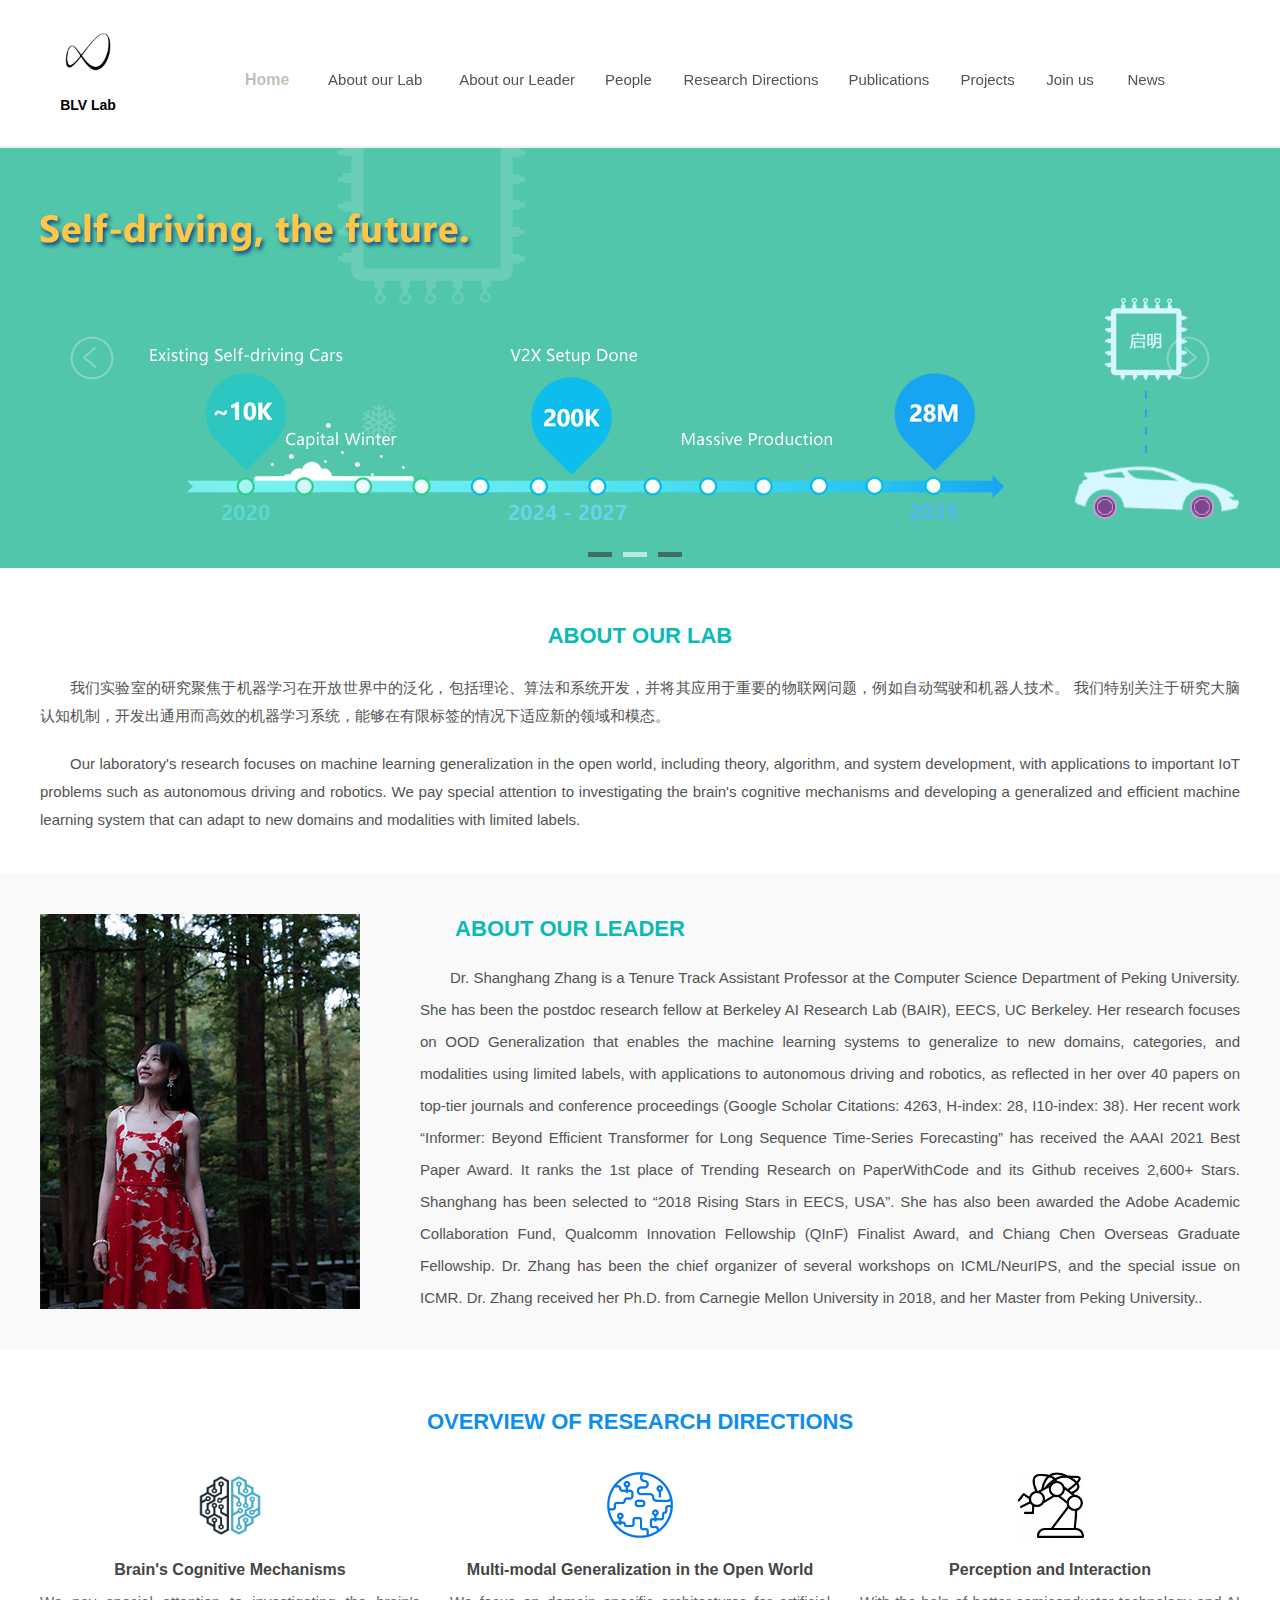
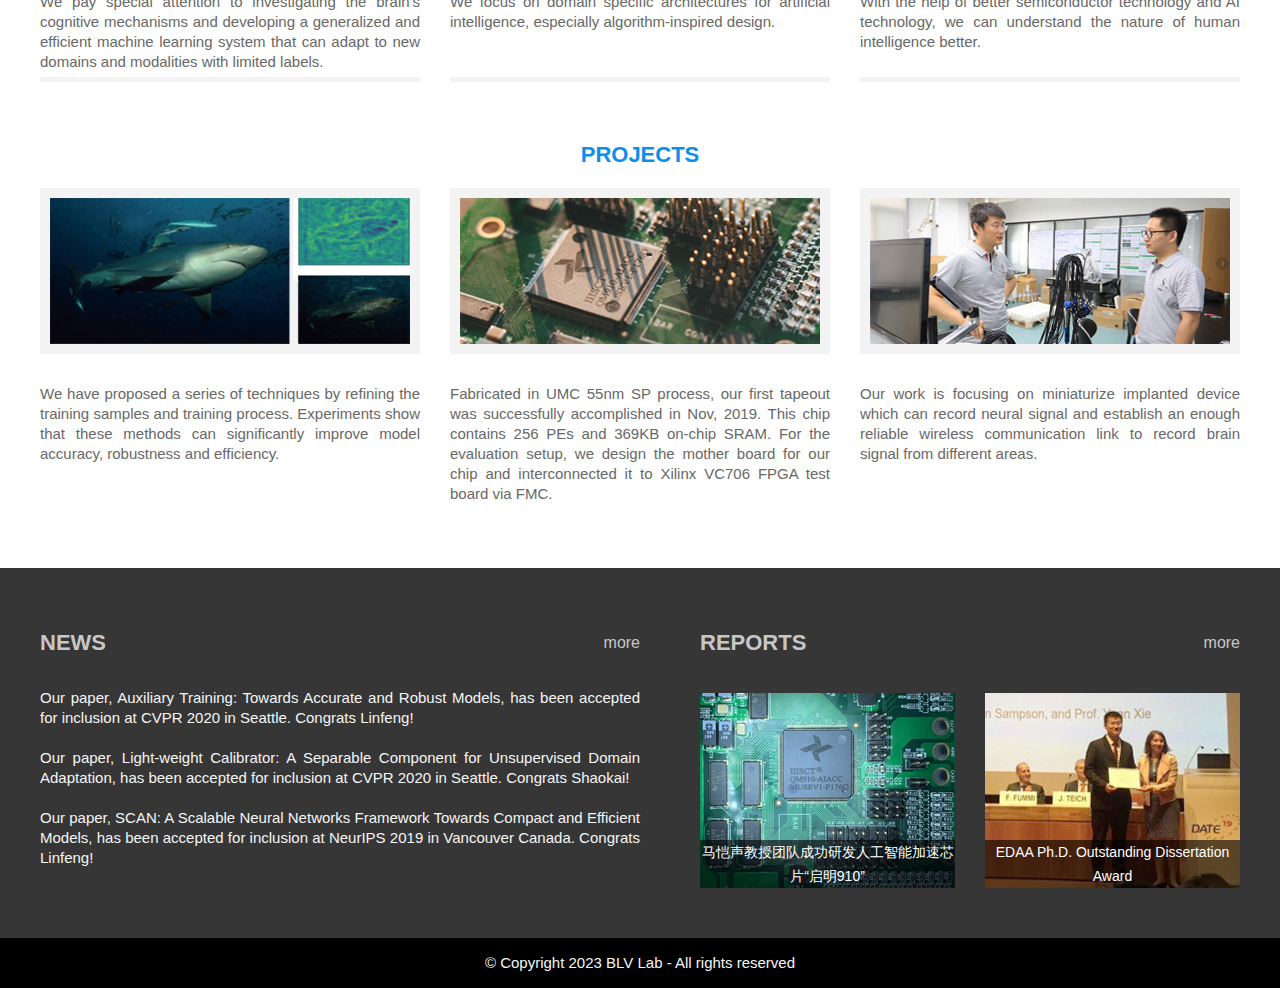
==== index.html @ 7856d9a1 "🎉 init: 初始化自 HMI_Lab_0915" ====
<!DOCTYPE html
  PUBLIC "-//W3C//DTD XHTML 1.0 Transitional//EN" "http://www.w3.org/TR/xhtml1/DTD/xhtml1-transitional.dtd">

<html xmlns="http://www.w3.org/1999/xhtml">

<head>
  <meta http-equiv="Content-Type" content="text/html; charset=UTF-8">

  <title>BLV Lab</title>
  <meta name="keywords"
    content="Shanghang Zhang, 仉尚航, Peking University, Implanted Devices, Self-driving, Nonvolatile Processor">
  <meta name="description"
    content="Dr. Shanghang Zhang is a Tenure Track Assistant Professor at the Computer Science
    Department of Peking University. She has been the postdoc research fellow at Berkeley AI
    Research Lab (BAIR), EECS, UC Berkeley.">
  <script src="./index_files/hm.js"></script>
  <script type="text/javascript">
    if (/AppleWebKit.*Mobile/i.test(navigator.userAgent) || (/MIDP|SymbianOS|NOKIA|SAMSUNG|LG|NEC|TCL|Alcatel|BIRD|DBTEL|Dopod|PHILIPS|HAIER|LENOVO|MOT-|Nokia|SonyEricsson|SIE-|Amoi|ZTE/.test(navigator.userAgent))) {
      if (window.location.href.indexOf("?mobile") < 0) {
        try {
          if (/Android|Windows Phone|webOS|iPhone|iPod|BlackBerry/i.test(navigator.userAgent)) {
            window.location.href = "indexmb.html";
          }
        } catch (e) { }
      }
    }
  </script>
  <link rel="icon" href="https://group.iiis.tsinghua.edu.cn/~maks/images/favicon.ico" type="image/x-icon">
  <link rel="shortcut icon" href="https://group.iiis.tsinghua.edu.cn/~maks/images/favicon.ico" type="image/x-icon">
  <link rel="stylesheet" href="./index_files/style.css">
  <link rel="stylesheet" href="./index_files/lrtk.css">
  <script type="text/javascript" src="./index_files/jquery.js"></script>
  <script type="text/javascript" src="./index_files/lrtk.js"></script>
  <script type="text/javascript">
    var _hmt = _hmt || [];
    (function () {
      var hm = document.createElement("script");
      hm.src = "https://hm.baidu.com/hm.js?d46d812474bd8517a73135c4ec1ceae5";
      var s = document.getElementsByTagName("script")[0];
      s.parentNode.insertBefore(hm, s);
    })();
  </script>
  <style type="text/css">
    <!--
    .list1 {
      text-decoration: none;
      color: #068f88;
      font-size: 14px;
      font-family: 'Montserrat', "SF Pro Text", "SF Pro Icons", "Helvetica Neue", "Helvetica", "Arial", sans-serif;
    }

    .list1 a {
      text-decoration: none;
      color: #535353;
      font-size: 14px;
      font-family: 'Montserrat', "SF Pro Text", "SF Pro Icons", "Helvetica Neue", "Helvetica", "Arial", sans-serif;
    }

    .list1 a:hover {
      text-decoration: none;
      color: #068f88;
      font-size: 14px;
      font-family: 'Montserrat', "SF Pro Text", "SF Pro Icons", "Helvetica Neue", "Helvetica", "Arial", sans-serif;
      border-bottom: 1px solid #068f88;
    }

    p {
      margin: 10px 0 20px 0;
      padding: 0;
    }

    div img {
      cursor: pointer;
      transition: all 0.6s;
    }

    div img:hover {
      transform: scale(1.05);
    }
    -->
  </style>
</head>

<body>
  <!-- menu -->
  <div class="top">
  
    <div class="topmenu">
      <div class="logo">
        <table width="85px" border="0" cellspacing="8" cellpadding="0">
          <tbody>
            <tr>
              <td align="center"><img src="./index_files/logo_1.jpeg" width="80" height="58"></td>
            </tr>
            <tr>
              <td align="center">BLV Lab</td>
            </tr>
          </tbody>
        </table>
      </div>
      <div class="menu">
        <table width="930px" border="0" cellspacing="5" cellpadding="20">
          <tbody>
            <tr>
              <td width="44px">Home</a></td>
              <td width="143px" align="right"><a href="./about.html">About our Lab</a></td>
              <td width="165px" align="right"><a href="./leader.html">About our Leader</a></td>
              <td width="76px" align="right"><a href="./people.html">People</a></td>
              <td width="178px" align="right"><a href="./research.html">Research Directions</a></td>
              <td width="110px" align="right"><a href="./publications.html">Publications</a></td>
              <td width="85px" align="right"><a href="./projects1.html">Projects</a></td>
              <td width="82px" align="right"><a href="./join.html">Join us</a></td>
              <td width="71px" align="right"><a href="./news.html">News</a></td>
            </tr>
          </tbody>
        </table>
      </div>
    </div>
  </div>

  <div class="ban"></div>
  <!-- menuover -->
  <!-- banner -->
  <table width="100%" border="0" cellspacing="0" cellpadding="0">
    <tbody>
      <tr>
        <td align="center">
          <div class="slide-main" id="touchMain">
            <a class="prev" href="javascript:;" stat="prev1001"><img src="./index_files/l-btn.png"></a>
            <div class="slide-box" id="slideContent">

              <div class="slide" id="bgstylea" style="display: none; opacity: 0.5; z-index: 0;">
                <a stat="sslink-1" href="https://group.iiis.tsinghua.edu.cn/~maks/index.html#" target="_blank">
                  <div class="obj-a"><img src="./index_files/whisper.png"></div>
                  <div class="obj-b"><img src="./index_files/whisper.png"></div>
                </a>
              </div>
              <div class="slide banAnimate" id="bgstyleb" style="opacity: 1; z-index: 8; display: block;">
                <a stat="sslink-2" href="./index.html" target="_blank">
                  <div class="obj-c"><img src="./index_files/bntb01.png"></div>
                  <div class="obj-d"><img src="./index_files/bntb02.png"></div>
                </a>
              </div>
              <div class="slide" id="bgstylec" style="display: none; opacity: 0.5; z-index: 0;">
                <a stat="sslink-3" href="https://group.iiis.tsinghua.edu.cn/~maks/index.html#" target="_blank">
                  <div class="obj-e"><img src="./index_files/bntc01.jpg"></div>
                  <div class="obj-f"><img src="./index_files/bntc02.png"></div>
                </a>
              </div>
            </div>
            <a class="next" href="javascript:;" stat="next1002"><img src="./index_files/r-btn.png"></a>
            <div class="item">
              <a class="" stat="item1001" href="javascript:;"></a><a href="javascript:;" stat="item1002"
                class="cur"></a><a href="javascript:;" stat="item1003"></a>
            </div>
          </div>
        </td>
      </tr>
    </tbody>
  </table>
  <!-- bannerover -->
  <!-- about our lab -->
  <table width="100%" border="0" cellspacing="0" cellpadding="0">
    <tbody>
      <tr>
        <td align="center">
          <div class="labtitle"><a href="https://group.iiis.tsinghua.edu.cn/~maks/lab.html">ABOUT OUR LAB</a></div>
        </td>
      </tr>
      <tr>
        <td align="center">
          <div class="labcontent">
            <p>
              我们实验室的研究聚焦于机器学习在开放世界中的泛化，包括理论、算法和系统开发，并将其应用于重要的物联网问题，例如自动驾驶和机器人技术。
              我们特别关注于研究大脑认知机制，开发出通用而高效的机器学习系统，能够在有限标签的情况下适应新的领域和模态。
            </p>
            <p>Our laboratory's research focuses on machine learning generalization in the open world,
              including theory, algorithm, and system development, with applications to important IoT
              problems such as autonomous driving and robotics. We pay special attention to investigating
              the brain's cognitive mechanisms and developing a generalized and efficient machine learning
              system that can adapt to new domains and modalities with limited labels.</p>
            </p>
          </div>
        </td>
      </tr>
    </tbody>
  </table>



  <!-- leader -->
  <table width="100%" bgcolor="#f9f9f9" border="0" cellspacing="0" cellpadding="0">
    <tbody>
      <tr>
        <td align="center">
          <div class="leaderline">
            <div class="leaderL"><a href="./leader.html"><img
                  src="./index_files/leader1.jpg" border="0" onmouseover="this.src=&#39;./index_files/leader2.jpg&#39;"
                  onmouseout="this.src=&#39;./index_files/leader1.jpg&#39;"></a></div>
            <div class="leaderR">
              <div class="leadertitle"><a href="./leader.html">ABOUT OUR
                  LEADER</a></div>
              <div class="leadercontent">
                <p>Dr. Shanghang Zhang is a Tenure Track Assistant Professor at the Computer Science
								Department of Peking University. She has been the postdoc research fellow at Berkeley AI
								Research Lab (BAIR), EECS, UC Berkeley. Her research focuses on OOD Generalization that
								enables the machine learning systems to generalize to new domains, categories, and
								modalities using limited labels, with applications to autonomous driving and robotics,
								as reflected in her over 40 papers on top-tier journals and conference proceedings
								(Google Scholar Citations: 4263, H-index: 28, I10-index: 38). Her recent work “Informer: Beyond Efficient
								Transformer for Long Sequence Time-Series Forecasting” has received the AAAI 2021 Best
								Paper Award. It ranks the 1st place of Trending Research on PaperWithCode and its Github
								receives 2,600+ Stars. Shanghang has been selected to “2018 Rising Stars in EECS, USA”.
								She has also been awarded the Adobe Academic Collaboration Fund, Qualcomm Innovation
								Fellowship (QInF) Finalist Award, and Chiang Chen Overseas Graduate Fellowship. 
                Dr. Zhang has been the chief organizer of several
								workshops on ICML/NeurIPS, and the special issue on ICMR. Dr. Zhang received her Ph.D.
								from Carnegie Mellon University in 2018, and her Master from Peking University..</p>
              </div>
            </div>
          </div>
        </td>
      </tr>
    </tbody>
  </table>



  <!-- leader -->
  <!-- research -->

  <table width="100%" border="0" cellspacing="0" cellpadding="0">
    <tbody>
      <tr>
        <td align="center">
          <div class="directitle">OVERVIEW OF RESEARCH DIRECTIONS</div>
        </td>
      </tr>
      <tr>
        <td align="center">
          <div class="direcimg">
            <table width="1200" border="0" cellpadding="0" cellspacing="0">
              <tbody>
                <tr>
                  <td width="380px" height="100px" align="center"><a
                      href="https://group.iiis.tsinghua.edu.cn/~maks/research.html#id1"><img src="./index_files/brain.png"
                        border="0" width="70" height="70" ></a></td>
                  <td width="30px"></td>
                  <td width="380px" align="center"><a
                      href="https://group.iiis.tsinghua.edu.cn/~maks/research.html#id2"><img src="./index_files/openWorld.png"
                        border="0" width="80" height="80"></a></td>
                  <td width="30px"></td>
                  <td width="380px" align="center"><a
                      href="https://group.iiis.tsinghua.edu.cn/~maks/research.html#id3"><img src="./index_files/perception.png"
                        border="0" width="70" height="70"></a></td>
                </tr>
                <tr>
                  <td align="center" class="directt1"><a
                      href="">Brain's Cognitive Mechanisms</a></td>
                  <td></td>
                  <td align="center" class="directt2"><a
                      href="">Multi-modal Generalization in the Open World</a></td>
                  <td></td>
                  <td align="center" class="directt3"><a
                      href="">Perception and Interaction</a></td>
                </tr>
                <tr>
                  <td height="7px"></td>
                  <td></td>
                  <td></td>
                  <td></td>
                  <td></td>
                </tr>
                <tr>
                  <td height="70px" valign="top" class="direcontent"> We pay special attention to investigating
              the brain's cognitive mechanisms and developing a generalized and efficient machine learning
              system that can adapt to new domains and modalities with limited labels. </td>
                  <td></td>
                  <td valign="top" class="direcontent">We focus on domain specific architectures for artificial
                    intelligence, especially algorithm-inspired design.</td>
                  <td></td>
                  <td valign="top" class="direcontent">With the help of better semiconductor technology and AI
                    technology, we can understand the nature of human intelligence better.</td>
                </tr>
                <tr>
                  <td height="5px"></td>
                  <td></td>
                  <td></td>
                  <td></td>
                  <td></td>
                </tr>
                <tr>
                  <td height="5px" bgcolor="#f3f3f3"></td>
                  <td></td>
                  <td height="5px" bgcolor="#f3f3f3"></td>
                  <td></td>
                  <td height="5px" bgcolor="#f3f3f3"></td>
                </tr>
              </tbody>
            </table>
          </div>
          <!-- researchover -->
          <!-- projects -->
          <div class="directitle">PROJECTS</div>
          <div class="proimg">
            <table width="1200" border="0" cellpadding="0" cellspacing="0">
              <tbody>
                <tr>
                  <td width="380px" height="166px" bgcolor="#f3f3f3" align="center"><a
                      href="https://group.iiis.tsinghua.edu.cn/~maks/projects1.html"><img
                        src="./index_files/propic1.jpg" border="0"></a></td>
                  <td width="30px"></td>
                  <td width="380px" bgcolor="#f3f3f3" align="center"><a
                      href="https://group.iiis.tsinghua.edu.cn/~maks/projects2.html"><img
                        src="./index_files/propic2.jpg" border="0"></a></td>
                  <td width="30px"></td>
                  <td width="380px" bgcolor="#f3f3f3" align="center"><a
                      href="https://group.iiis.tsinghua.edu.cn/~maks/projects3.html"><img
                        src="./index_files/propic3.jpg" border="0"></a></td>
                </tr>
                <tr>
                  <td height="30px"></td>
                  <td></td>
                  <td></td>
                  <td></td>
                  <td></td>
                </tr>
                <tr>
                  <td valign="top" class="direcontent">We have proposed a series of techniques by refining the training
                    samples and training process. Experiments show that these methods can significantly improve model
                    accuracy, robustness and efficiency.</td>
                  <td></td>
                  <td valign="top" class="direcontent">Fabricated in UMC 55nm SP process, our first tapeout was
                    successfully accomplished in Nov, 2019. This chip contains 256 PEs and 369KB on-chip SRAM. For the
                    evaluation setup, we design the mother board for our chip and interconnected it to Xilinx VC706 FPGA
                    test board via FMC. </td>
                  <td></td>
                  <td valign="top" class="direcontent">Our work is focusing on miniaturize implanted device which can
                    record neural signal and establish an enough reliable wireless communication link to record brain
                    signal from different areas. </td>
                </tr>
              </tbody>
            </table>
          </div>
        </td>
      </tr>
    </tbody>
  </table>
  <!-- news -->
  <table width="100%" bgcolor="#363636" border="0" cellspacing="0" cellpadding="0">
    <tbody>
      <tr>
        <td align="center">
          <div class="news">
            <div style="width:600px;float:left;margin-top:40px;">
              <table width="600" border="0" cellpadding="0" cellspacing="0">
                <tbody>
                  <tr>
                    <td>
                      <table width="600" border="0" cellpadding="0" cellspacing="0">
                        <tbody>
                          <tr>
                            <td width="540px" height="70px" align="left" class="newstitle"><span class="x5">NEWS</span>
                            </td>
                            <td width="60px" align="right" class="newsmore"><span class="x5"><a
                                  href="https://group.iiis.tsinghua.edu.cn/~maks/news.html">more</a></span></td>
                          </tr>
                        </tbody>
                      </table>
                    </td>
                  </tr>
                  <tr>
                    <td class="newscontent">
                      <p><a href="https://group.iiis.tsinghua.edu.cn/~maks/news.html#id1" class="target-fix">Our paper,
                          Auxiliary Training: Towards Accurate and Robust Models, has been accepted for inclusion at
                          CVPR 2020 in Seattle. Congrats Linfeng!</a></p>
                      <p><a href="https://group.iiis.tsinghua.edu.cn/~maks/news.html#id2">Our paper, Light-weight
                          Calibrator: A Separable Component for Unsupervised Domain Adaptation, has been accepted for
                          inclusion at CVPR 2020 in Seattle. Congrats Shaokai!</a></p>
                      <p><a href="https://group.iiis.tsinghua.edu.cn/~maks/news.html#id3">Our paper, SCAN: A Scalable
                          Neural Networks Framework Towards Compact and Efficient Models, has been accepted for
                          inclusion at NeurIPS 2019 in Vancouver Canada. Congrats Linfeng!</a></p>
                    </td>
                  </tr>
                </tbody>
              </table>
            </div>
            <div style="width:540px;height:100px;float:right;margin-top:40px;">
              <table width="540" border="0" cellpadding="0" cellspacing="0">
                <tbody>
                  <tr>
                    <td width="255px" height="70px" align="left" class="newstitle"><span class="x5">REPORTS</span></td>
                    <td width="30px" align="left"></td>
                    <td width="255px" align="right" class="newsmore"><span class="x5"><a
                          href="https://group.iiis.tsinghua.edu.cn/~maks/reports.html">more</a></span></td>
                  </tr>
                  <tr>
                    <td height="15px"></td>
                    <td></td>
                    <td></td>
                  </tr>
                  <tr>
                    <td width="255px">
                      <div class="ns">
                        <ul>
                          <li><a href="https://mp.weixin.qq.com/s/geNzayaVrgkq1m6VvYfhCA" target="_blank"><img
                                src="./index_files/a1.jpg"></a>
                            <div class="nstxt">
                              <h3><a href="https://mp.weixin.qq.com/s/geNzayaVrgkq1m6VvYfhCA" target="_blank"><span
                                    style="font-size:14px;font-weight:400;height:50px;text-align: center;line-height:24px;">马恺声教授团队成功研发人工智能加速芯片“启明910”</span></a>
                              </h3>
                            </div>
                          </li>
                        </ul>
                      </div>
                    </td>
                    <td width="30px"></td>
                    <td width="255px">
                      <div class="ns">
                        <ul>
                          <li><a
                              href="https://news.psu.edu/story/576428/2019/06/03/academics/computer-science-and-engineering-graduate-wins-award-doctoral"
                              target="_blank"><img src="./index_files/a2.jpg"></a>
                            <div class="nstxt">
                              <h3><a
                                  href="https://news.psu.edu/story/576428/2019/06/03/academics/computer-science-and-engineering-graduate-wins-award-doctoral"
                                  target="_blank"><span
                                    style="font-size:14px;font-weight:400;height:50px;text-align: center;line-height:24px;">EDAA
                                    Ph.D. Outstanding Dissertation Award</span></a></h3>
                            </div>
                          </li>
                        </ul>
                      </div>
                    </td>
                  </tr>
                </tbody>
              </table>

            </div>
          </div>





          <!-- bottom -->
          <table width="100%" bgcolor="#000" border="0" cellspacing="0" cellpadding="0">
            <tbody>
              <tr>
                <td align="center">
                  <div class="bottom">© Copyright 2023 BLV Lab - All rights reserved</div>
                </td>
              </tr>
            </tbody>
          </table>


          <!-- Default Statcounter code for BLV Lab
http://group.iiis.tsinghua.edu.cn/~maks/index.html -->
          <script type="text/javascript">
            var sc_project = 12228916;
            var sc_invisible = 1;
            var sc_security = "7670161a"; 
          </script>
          <script type="text/javascript" src="./index_files/counter.js" async=""></script>
          <noscript>
            <div class="statcounter"><a title="Web Analytics" href="https://statcounter.com/" target="_blank"><img
                  class="statcounter" src="https://c.statcounter.com/12228916/0/7670161a/1/" alt="Web Analytics"></a>
            </div>
          </noscript>
          <!-- End of Statcounter Code -->




        </td>
      </tr>
    </tbody>
  </table>
</body>

</html>
---- index_files/style.css ----
@charset "utf-8";
/* CSS Document */
* {
    margin: 0;
    padding: 0;
    border: none;
    outline: none;
    -webkit-box-shadow: none;
    box-shadow: none;
}
/* top */
.top {
    position: fixed;
	margin:0 auto;
    width: 100%;
	height:146px;
	background-color:#fff;
	border-bottom:2px solid #eee; 
	z-index:99;
}
.tp1 {
	position:relative;
	margin:0 auto;
    width: 100%;
	height:auto;
	background-color:#fafafa;
}
.tp2 {
	position:relative;
	margin:0 auto;
    width: 1200px;
	height:32px;
}
.wel {
	position: absolute;
	margin:0 auto;
	width: 300px;
	float:left;
	text-align:left;
	color: #8a8a8a;
    font-size: 14px;
    font-weight: 400;
    line-height: 32px;
    font-family: 'Montserrat',"SF Pro Text","SF Pro Icons","Helvetica Neue","Helvetica","Arial",sans-serif;
}
.email {
	position: absolute;
	margin:0 auto 0 1003px;
	width: 200px;
	float:left;
	text-align:right;
	color: #0d8eeb;
    font-size: 14px;
    font-weight: 400;
    line-height: 32px;
    font-family: 'Montserrat',"SF Pro Text","SF Pro Icons","Helvetica Neue","Helvetica","Arial",sans-serif;
}
.topmenu {
	position:relative;
	margin:0 auto;
    width: 1200px;
	height:112px;
}
.logo {
	position: absolute;
	margin:15px auto;
	width:85px;
	height:62px;
	float:left;
	color: #000;
    font-size: 14px;
    font-weight: 600;
    line-height: 32px;
    font-family: 'Montserrat',"SF Pro Text","SF Pro Icons","Helvetica Neue","Helvetica","Arial",sans-serif;;
	}

.menu {
	position: absolute;
	margin:0 auto 0 200px;
	width: 930px;
	height:auto;
	float:right;
	color: #C1BFB5;
	font-size:16px;
    font-weight: 600;
	line-height:150px;
    font-family: 'Montserrat',"SF Pro Text","SF Pro Icons","Helvetica Neue","Helvetica","Arial",sans-serif;
	}
.menu a{ text-decoration:none;color:#535353;font-size:15px;font-family:'Montserrat',"SF Pro Text","SF Pro Icons","Helvetica Neue","Helvetica","Arial",sans-serif;font-weight:400;} 
.menu a:hover { text-decoration:none;color:#C1BFB5;font-size:15px;font-family:'Montserrat',"SF Pro Text","SF Pro Icons","Helvetica Neue","Helvetica","Arial",sans-serif;font-weight:400;border-bottom:1px solid #C1BFB5;}
.ban {
    position: relative;
	margin:0 auto;
    width: 100%;
	height:148px;
}

/* lab */
.labtitle {
    position: relative;
	margin:55px auto 15px auto;
	width:300px;
	height:auto;
	text-align:center;
}
.labtitle a{ text-decoration:none;color:#0ABAB5;font-size:22px;font-family:'Montserrat',"SF Pro Text","SF Pro Icons","Helvetica Neue","Helvetica","Arial",sans-serif;font-weight:600;} 
.labtitle a:hover { text-decoration:none;color:#0ABAB5;font-size:22px;font-family:'Montserrat',"SF Pro Text","SF Pro Icons","Helvetica Neue","Helvetica","Arial",sans-serif;font-weight:600;border-bottom:1px solid #0ABAB5;}
.labcontent {
    position: relative;
	margin:0 auto 40px auto;
	width:1200px;
	height:auto;
	color: #535353;
    font-size: 15px;
	text-align:justify;
	text-indent:2em;
    font-weight: 400;
    line-height: 28px;
    font-family: 'Montserrat',"SF Pro Text","SF Pro Icons","Helvetica Neue","Helvetica","Arial",sans-serif;
}

/* leader */
.leaderline {
    position: relative;
    margin: 40px auto;
    width: 1200px;
	height:395px;
    overflow: hidden;
}
.leaderL {
	position: relative;
	margin:0 auto;
	width:320px;
	height:395px;
	float:left;
	overflow: hidden;
}
.leaderR {
	position: relative;
	margin:0 auto;
	width:820px;
	height:395px;
	float:right;
	overflow: hidden;
}

.leadertitle {
    position: relative;
	margin:2px auto 0 0;
	width:300px;
	height:auto;
}
.leadertitle a{ text-decoration:none;color:#0ABAB5;font-size:22px;font-family:'Montserrat',"SF Pro Text","SF Pro Icons","Helvetica Neue","Helvetica","Arial",sans-serif;font-weight:600;} 
.leadertitle a:hover { text-decoration:none;color:#0ABAB5;font-size:22px;font-family:'Montserrat',"SF Pro Text","SF Pro Icons","Helvetica Neue","Helvetica","Arial",sans-serif;font-weight:600;border-bottom:1px solid #0ABAB5;}
.leadercontent {
    position: relative;
	margin:20px auto;
	width:820px;
	height:auto;
	color: #535353;
    font-size: 15px;
	text-align:justify;
	text-indent:2em;
    font-weight: 400;
    line-height: 32px;
    font-family: 'Montserrat',"SF Pro Text","SF Pro Icons","Helvetica Neue","Helvetica","Arial",sans-serif;
}
/* research */
.directitle {
    position: relative;
	margin:60px auto 20px auto;
	color: #0d8eeb;
	width:1200px;
	height:auto;
    font-size: 22px;
	text-align:center;
    font-weight: 600;
    font-family: 'Montserrat',"SF Pro Text","SF Pro Icons","Helvetica Neue","Helvetica","Arial",sans-serif;
}
.direcimg {
    position: relative;
    margin: 0 auto;
    width: 1200px;
	height:auto;
	text-align:center;
    overflow: hidden;
}
.directt1 {
    position: relative;
    line-height: 30px;
}
.directt1 a{ text-decoration:none;color:#454545;font-size:16px;font-family:'Montserrat',"SF Pro Text","SF Pro Icons","Helvetica Neue","Helvetica","Arial",sans-serif;font-weight:600;} 
.directt1 a:hover { text-decoration:none;color:#0ABAB5;font-size:16px;font-family:'Montserrat',"SF Pro Text","SF Pro Icons","Helvetica Neue","Helvetica","Arial",sans-serif;font-weight:600;border-bottom:1px solid #0ABAB5;}
.directt2 {
    position: relative;
    line-height: 30px;
}
.directt2 a{ text-decoration:none;color:#454545;font-size:16px;font-family:'Montserrat',"SF Pro Text","SF Pro Icons","Helvetica Neue","Helvetica","Arial",sans-serif;font-weight:600;} 
.directt2 a:hover { text-decoration:none;color:#055bc4;font-size:16px;font-family:'Montserrat',"SF Pro Text","SF Pro Icons","Helvetica Neue","Helvetica","Arial",sans-serif;font-weight:600;border-bottom:1px solid #055bc4;}
.directt3 {
    position: relative;
    line-height: 30px;
}
.directt3 a{ text-decoration:none;color:#454545;font-size:16px;font-family:'Montserrat',"SF Pro Text","SF Pro Icons","Helvetica Neue","Helvetica","Arial",sans-serif;font-weight:600;} 
.directt3 a:hover { text-decoration:none;color:#d15818;font-size:16px;font-family:'Montserrat',"SF Pro Text","SF Pro Icons","Helvetica Neue","Helvetica","Arial",sans-serif;font-weight:600;border-bottom:1px solid #d15818;}
.direcontent {
    position: relative;
	color: #686868;
    font-size: 15px;
	text-align:justify;
    font-weight: 400;
    line-height: 20px;
    font-family: 'Montserrat',"SF Pro Text","SF Pro Icons","Helvetica Neue","Helvetica","Arial",sans-serif;
}
/* projects */
.proimg {
    position: relative;
    margin: 0 auto;
    width: 1200px;
	height:380px;
    overflow: hidden;
}
/* news */
.newsbg {
	background:#363636;
    position:relative;
    overflow: hidden;
	width:100%;
	height:390px;
}
.news {
    position:relative;
    overflow: hidden;
    margin: 0 auto 50px auto;
	width:1200px;
}
.newstitle {
    position: relative;
	color: #c7c7c7;
    font-size: 22px;
    font-weight: 600;
    font-family: 'Montserrat',"SF Pro Text","SF Pro Icons","Helvetica Neue","Helvetica","Arial",sans-serif;
}
.newsmore {
    position: relative;
}
.newsmore  a{ text-decoration:none;color:#c7c7c7;font-size:16px;font-family:'Montserrat',"SF Pro Text","SF Pro Icons","Helvetica Neue","Helvetica","Arial",sans-serif;font-weight:400;} 
.newsmore  a:hover { text-decoration:none;color:#f5f5f5;font-size:16px;font-family:'Montserrat',"SF Pro Text","SF Pro Icons","Helvetica Neue","Helvetica","Arial",sans-serif;font-weight:400;border-bottom:1px solid #f5f5f5;}

.newscontent {
    position: relative;
	text-align:left;
	text-align:justify;
    line-height: 20px;
}
.newscontent  a{ text-decoration:none;color:#f5f5f5;font-size:15px;font-family:'Montserrat',"SF Pro Text","SF Pro Icons","Helvetica Neue","Helvetica","Arial",sans-serif;font-weight:400;} 
.newscontent  a:hover { text-decoration:none;color:#f5f5f5;font-size:15px;font-family:'Montserrat',"SF Pro Text","SF Pro Icons","Helvetica Neue","Helvetica","Arial",sans-serif;font-weight:400;border-bottom:1px solid #f5f5f5;}



.ns { width: 255px; height: 197px; background: #363636; margin: 0 auto; padding-left: 0px; padding-top: 0px; }
.ns a{ text-decoration:none;color:#fff;font-size:16px;font-family:'Montserrat',"SF Pro Text","SF Pro Icons","Helvetica Neue","Helvetica","Arial",sans-serif;font-weight:400;} 
.ns a:hover { text-decoration:none;color:#f9f9f9;font-size:16px;font-family:'Montserrat',"SF Pro Text","SF Pro Icons","Helvetica Neue","Helvetica","Arial",sans-serif;font-weight:400;border-bottom:1px solid #f9f9f9;}
.ns ul li { width: 255px; height: 197px; float: left; position: relative; overflow: hidden; cursor: pointer; }
.nstxt { width: 255px; height: 50px; background:#333; background: rgba(0,0,0,0.6);/*透明背景色，不透明其文字内容*/ position: absolute; left: 0; bottom: 0; color: #fff; font-family: "微软雅黑"; }
.nstxt h3 { font-size:16px;font-weight:400;height:50px;text-align: center;line-height:24px;}
.bottom {
	text-align:center;
	color: #f5f5f5;
    font-size: 15px;
    font-weight: 400;
	line-height:50px;
    font-family: 'Montserrat',"SF Pro Text","SF Pro Icons","Helvetica Neue","Helvetica","Arial",sans-serif;
}
---- index_files/lrtk.css ----
img,input,button,a,select,textarea{margin:0;padding:0;resize:none;border:none;outline:none;} 
ol,ul{list-style:none;} 
h1,h2,h3,h4,h5,h6,p,em,i,b,em{font-size:100%;word-wrap:break-word;font-weight:normal;font-style:normal;}
a:active, a:focus{outline:none;}
button::-moz-focus-inner,input::-moz-focus-inner{padding:0;border:0;}
*html{background-image:url(about:blank);background-attachment:fixed;} /* ����IE6��bug */

/* slide */
.slide-main{height:420px;width:100%;position:relative;}
.prev,.next{display:block;width:44px;height:44px;position:absolute;z-index:98;top:188px;overflow:hidden;cursor:pointer;opacity:0.6;-moz-opacity:0.6;filter:alpha(opacity=60);_border:1px solid none;}
.prev{left:70px;}
.next{right:70px;}
.prev:hover,.next:hover,.nav-main a:hover,.nav-main a.cur{opacity:1;-moz-opacity:1;filter:alpha(opacity=100);}
.item{display:block;width:100%;height:5px;position:absolute;z-index:98;top:404px;left:0;text-align:center;}
.item a{display:inline-block;width:24px;height:5px;margin-right:11px;background:#333;opacity:0.6;-moz-opacity:0.6;filter:alpha(opacity=60);overflow:hidden;}
.item a.cur{background:#fff;}
.slide-box,.slide{display:block;width:100%;height:420px;overflow:hidden;}
.slide-box{position:relative;}
.slide{display:none;height:420px;padding-top:30px;background:#51c6aa;position:relative;position:absolute;z-index:8;}
#bgstylea{background-image:url(../images/bg01.jpg)}
#bgstyleb{background-image:url(../images/bg02.jpg)}
#bgstylec{background:#51c6aa;}
.slide a{display:block;width:1200px;height:450px;cursor:pointer;}
.obj-a,.obj-b,.obj-c,.obj-d,.obj-e,.obj-f{position:absolute;z-index:9;left:50%;}
.obj-a{display:block;height:21px;top:200px;width:372px;margin-left:-600px;}
.obj-b{display:block;top:0px;height:420px;width:1200px;margin-left:-570px;}
.obj-c{display:block;height:156px;top:0px;width:485px;margin-left:-600px;}
.obj-d{display:block;height:222px;top:150px;width:1089px;margin-left:-490px;}
.obj-e{display:block;height:420px;top:0px;width:1200px;margin-left:-600px;}
.obj-f{display:block;top:96px;height:324px;width:528px;margin-left:70px;}
.banAnimate .obj-a{display:block;animation-name:baoAni;-webkit-animation:baoAni 0.4s linear 0s normal none;-moz-animation:baoAni 0.4s linear 0s normal none;animation:baoAni 0.4s linear 0s normal none;}
@-webkit-keyframes baoAni{from{opacity:0;left:60%;} to{opacity:1;left:50%;} }
@-moz-keyframes baoAni{from{opacity:0;left:60%;} to{opacity:1;left:50%;} }
@keyframes baoAni{from{opacity:0;left:60%;} to{opacity:1;left:50%;} }
.banAnimate .obj-b{display:block;animation-name:saAni;-webkit-animation:saAni 0.0s linear 0s normal none;-moz-animation:saAni 0.0s linear 0s normal none;animation:saAni 0.0s linear 0s normal none;}
@-webkit-keyframes saAni{from{opacity:0;-webkit-transform:scale(0,0);} to{opacity:1;-webkit-transform:scale(1,1);} }
@-moz-keyframes saAni{from{opacity:0;-moz-transform:scale(0,0);} to{opacity:1;-moz-transform:scale(1,1);} }
@keyframes saAni{from{opacity:0;transform:scale(0,0);} to{opacity:1;transform:scale(1,1);} }
.watch-code.code-show{display:block;animation-name:scode;-webkit-animation:scode 0.3s linear 0s normal none;-moz-animation:scode 0.3s linear 0s normal none;animation:scode 0.3s linear 0s normal none;}
@-webkit-keyframes scode{from{opacity:0;-webkit-transform:scale(1,0);transform-origin:left bottom;} to{opacity:1;-webkit-transform:scale(1,1); transform-origin: left bottom;} }
@-moz-keyframes scode{from{opacity:0;-moz-transform:scale(1,0); transform-origin:left bottom;} to{opacity:1;-moz-transform:scale(1,1);transform-origin:bottom bottom;} }
@keyframes scode{from{opacity:0;transform:scale(1,0);transform-origin:left bottom;} to{opacity:1;transform:scale(1,1);transform-origin: left bottom;} }
.banAnimate .obj-c,.banAnimate .obj-e{display:block;animation-name:saAnic;-webkit-animation:saAnic 0.3s linear 0s normal none;-moz-animation:saAnic 0.3s linear 0s normal none;animation:saAnic 0.3s linear 0s normal none;}
@-webkit-keyframes saAnic{from{opacity:0;left:47%;} to{opacity:1;left:50%;} }
@-moz-keyframes saAnic{from{opacity:0;left:47%;} to{opacity:1;left:50%;} }
@keyframes saAnic{from{opacity:0;left:47%;} to{opacity:1;left:50%;} }
.banAnimate .obj-d,.banAnimate .obj-f{display:block;animation-name:saAnid;-webkit-animation:saAnid 0.3s linear 0s normal none;-moz-animation:saAnid 0.3s linear 0s normal none;animation:saAnid 0.3s linear 0s normal none;}
@-webkit-keyframes saAnid{from{opacity:0;left:53%;} to{opacity:1;left:50%;} }
@-moz-keyframes saAnid{from{opacity:0;left:53%;} to{opacity:1;left:50%;} }
@keyframes saAnid{from{opacity:0;left:53%;} to{opacity:1;left:50%;} }
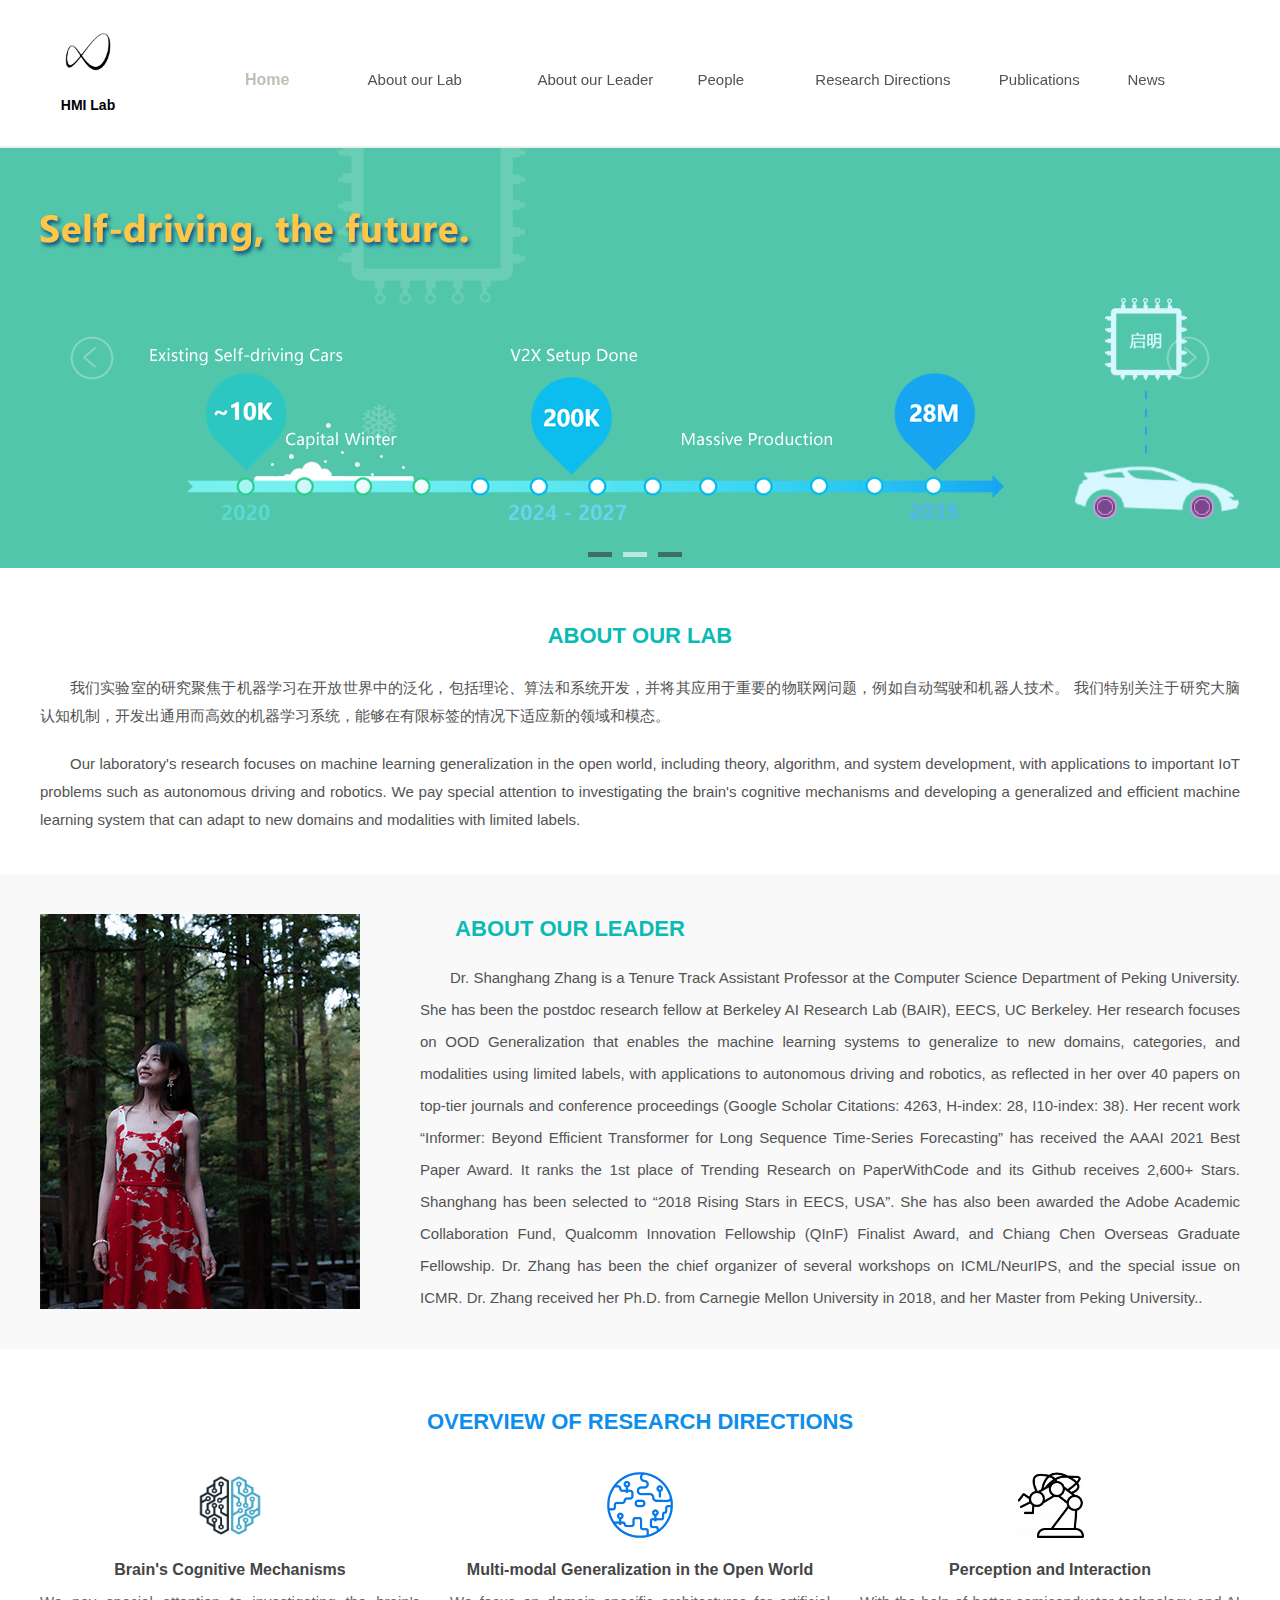
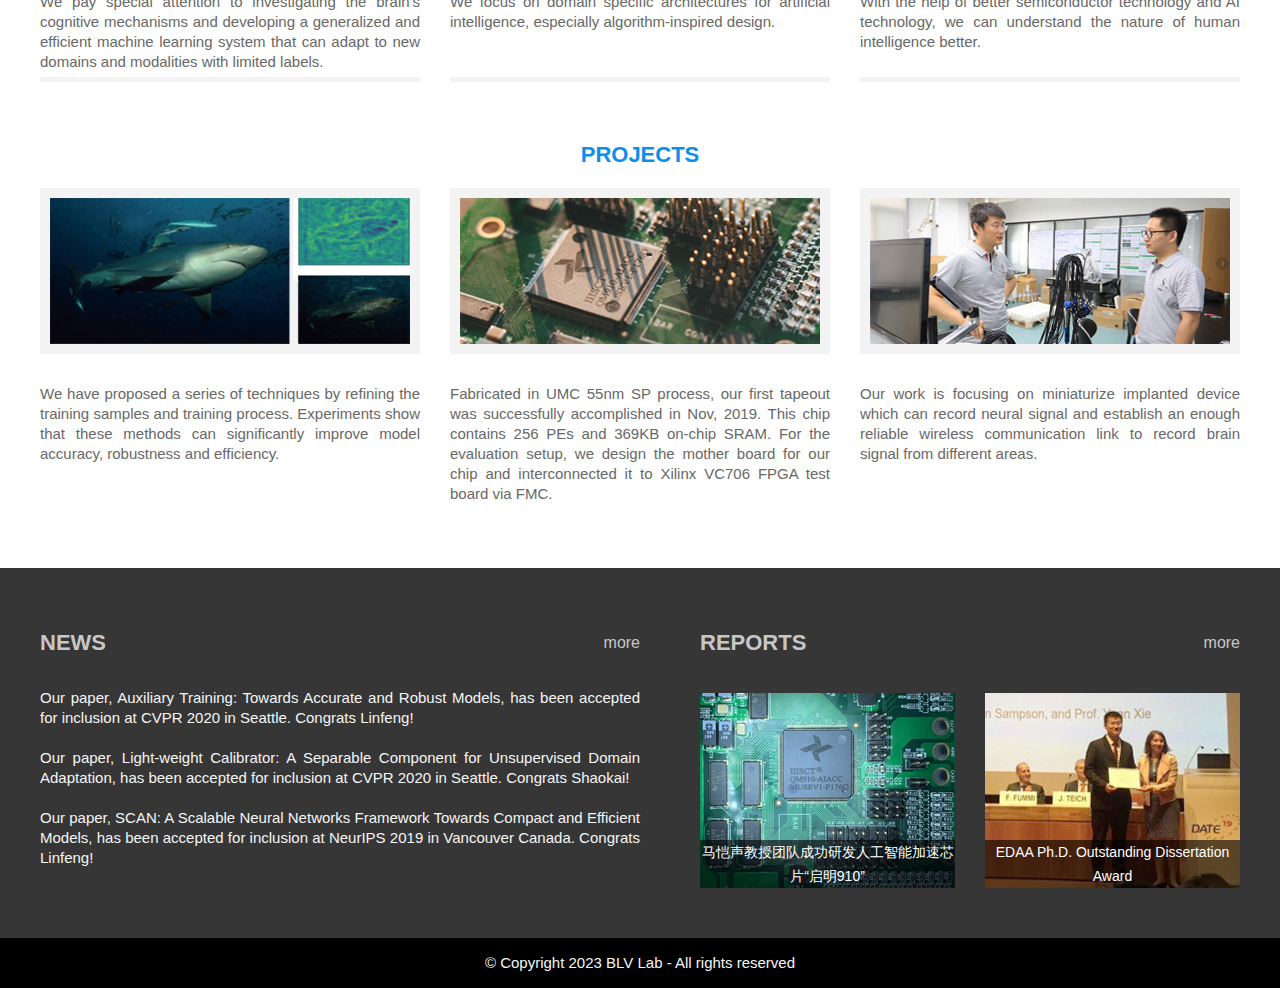
==== commit f7e60114: "Update index.html" ====
--- a/index.html
+++ b/index.html
@@ -93,7 +93,7 @@
               <td align="center"><img src="./index_files/logo_1.jpeg" width="80" height="58"></td>
             </tr>
             <tr>
-              <td align="center">BLV Lab</td>
+              <td align="center">HMI Lab</td>
             </tr>
           </tbody>
         </table>
@@ -108,8 +108,8 @@
               <td width="76px" align="right"><a href="./people.html">People</a></td>
               <td width="178px" align="right"><a href="./research.html">Research Directions</a></td>
               <td width="110px" align="right"><a href="./publications.html">Publications</a></td>
-              <td width="85px" align="right"><a href="./projects1.html">Projects</a></td>
-              <td width="82px" align="right"><a href="./join.html">Join us</a></td>
+<!--               <td width="85px" align="right"><a href="./projects1.html">Projects</a></td> -->
+<!--               <td width="82px" align="right"><a href="./join.html">Join us</a></td> -->
               <td width="71px" align="right"><a href="./news.html">News</a></td>
             </tr>
           </tbody>
@@ -479,4 +479,4 @@
   </table>
 </body>
 
-</html>+</html>
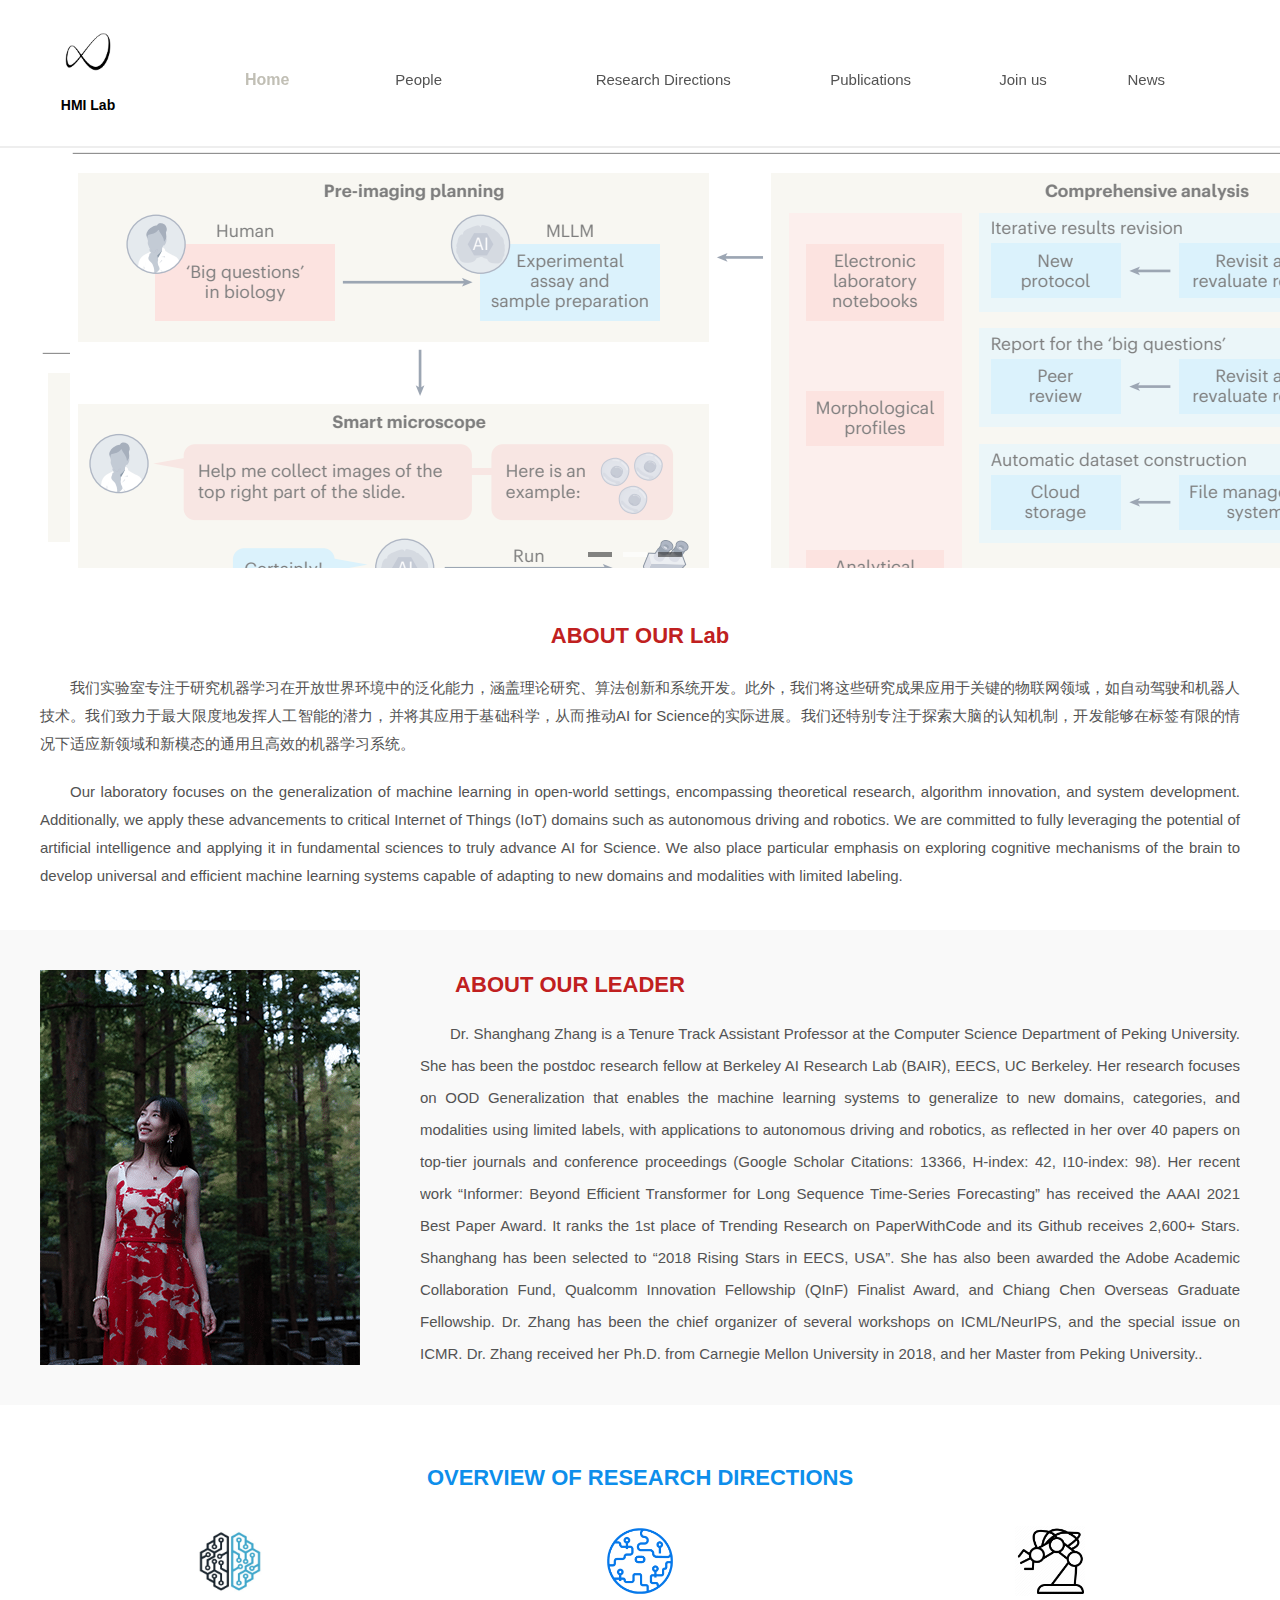
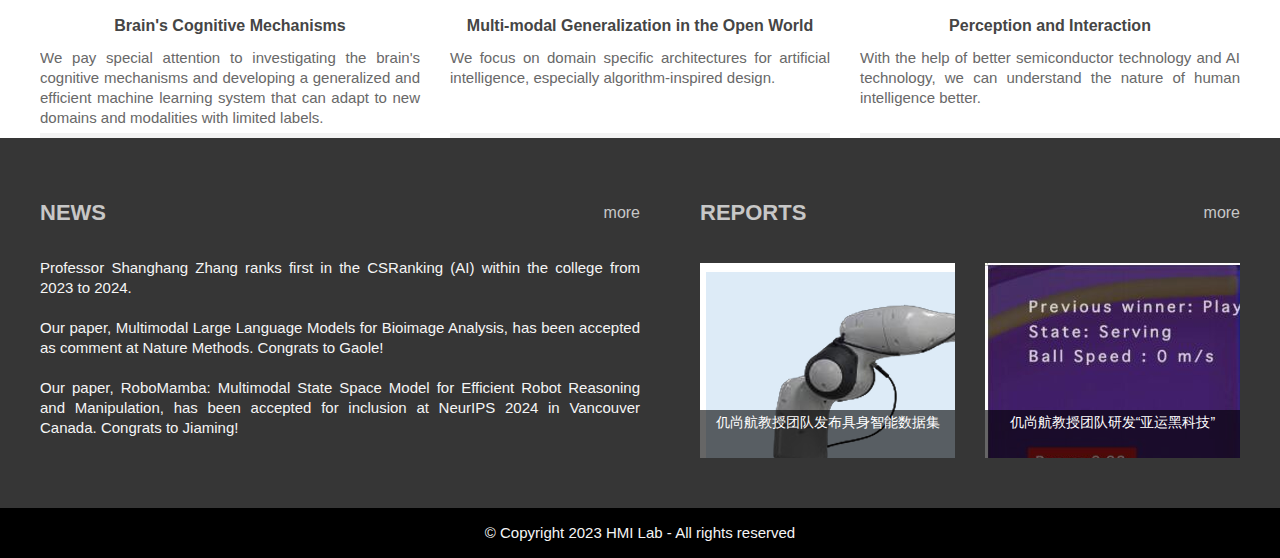
==== commit c7f0844c: "✨ feat: Add people info" ====
--- a/index.html
+++ b/index.html
@@ -6,7 +6,7 @@
 <head>
   <meta http-equiv="Content-Type" content="text/html; charset=UTF-8">
 
-  <title>BLV Lab</title>
+  <title>MHI Lab</title>
   <meta name="keywords"
     content="Shanghang Zhang, 仉尚航, Peking University, Implanted Devices, Self-driving, Nonvolatile Processor">
   <meta name="description"
@@ -103,13 +103,13 @@
           <tbody>
             <tr>
               <td width="44px">Home</a></td>
-              <td width="143px" align="right"><a href="./about.html">About our Lab</a></td>
-              <td width="165px" align="right"><a href="./leader.html">About our Leader</a></td>
+              <!-- <td width="143px" align="right"><a href="./about.html">About our Lab</a></td> -->
+              <!-- <td width="165px" align="right"><a href="./leader.html">About our Leader</a></td> -->
               <td width="76px" align="right"><a href="./people.html">People</a></td>
               <td width="178px" align="right"><a href="./research.html">Research Directions</a></td>
               <td width="110px" align="right"><a href="./publications.html">Publications</a></td>
-<!--               <td width="85px" align="right"><a href="./projects1.html">Projects</a></td> -->
-<!--               <td width="82px" align="right"><a href="./join.html">Join us</a></td> -->
+              <!-- <td width="85px" align="right"><a href="./projects1.html">Projects</a></td> -->
+              <td width="82px" align="right"><a href="./join.html">Join us</a></td>
               <td width="71px" align="right"><a href="./news.html">News</a></td>
             </tr>
           </tbody>
@@ -126,29 +126,29 @@
       <tr>
         <td align="center">
           <div class="slide-main" id="touchMain">
-            <a class="prev" href="javascript:;" stat="prev1001"><img src="./index_files/l-btn.png"></a>
+            <a class="prev" href="javascript:;" stat="prev1001"><img src="./index_files/left-arrow-next-svgrepo-com.svg"></a>
             <div class="slide-box" id="slideContent">
 
               <div class="slide" id="bgstylea" style="display: none; opacity: 0.5; z-index: 0;">
-                <a stat="sslink-1" href="https://group.iiis.tsinghua.edu.cn/~maks/index.html#" target="_blank">
-                  <div class="obj-a"><img src="./index_files/whisper.png"></div>
-                  <div class="obj-b"><img src="./index_files/whisper.png"></div>
+                <a stat="sslink-1" href="https://www.nature.com/articles/s41592-024-02334-2" target="_blank">
+                  <div class="obj-a"><img src="./index_files/nm.png"></div>
+                  <div class="obj-b"><img src="./index_files/nm.png"></div>
                 </a>
               </div>
-              <div class="slide banAnimate" id="bgstyleb" style="opacity: 1; z-index: 8; display: block;">
-                <a stat="sslink-2" href="./index.html" target="_blank">
-                  <div class="obj-c"><img src="./index_files/bntb01.png"></div>
-                  <div class="obj-d"><img src="./index_files/bntb02.png"></div>
+              <div class="slide" id="bgstyleb" style="display: none; opacity: 0.5; z-index: 0;">
+                <a stat="sslink-2" href="https://arxiv.org/pdf/2412.13877" target="_blank">
+                  <div class="obj-a"><img src="./index_files/robomind.png"></div>
+                  <div class="obj-b"><img src="./index_files/robomind.png"></div>
                 </a>
               </div>
               <div class="slide" id="bgstylec" style="display: none; opacity: 0.5; z-index: 0;">
-                <a stat="sslink-3" href="https://group.iiis.tsinghua.edu.cn/~maks/index.html#" target="_blank">
-                  <div class="obj-e"><img src="./index_files/bntc01.jpg"></div>
-                  <div class="obj-f"><img src="./index_files/bntc02.png"></div>
+                <a stat="sslink-3" href="https://sites.google.com/view/robomamba-web" target="_blank">
+                  <div class="obj-a"><img src="./index_files/robomamba.png"></div>
+                  <div class="obj-b"><img src="./index_files/robomamba.png"></div>
                 </a>
               </div>
             </div>
-            <a class="next" href="javascript:;" stat="next1002"><img src="./index_files/r-btn.png"></a>
+            <a class="next" href="javascript:;" stat="next1002"><img src="./index_files/right-arrow-next-svgrepo-com.svg"></a>
             <div class="item">
               <a class="" stat="item1001" href="javascript:;"></a><a href="javascript:;" stat="item1002"
                 class="cur"></a><a href="javascript:;" stat="item1003"></a>
@@ -164,21 +164,16 @@
     <tbody>
       <tr>
         <td align="center">
-          <div class="labtitle"><a href="https://group.iiis.tsinghua.edu.cn/~maks/lab.html">ABOUT OUR LAB</a></div>
+          <div class="labtitle"><a style="color: rgb(192, 32, 32);">ABOUT OUR Lab</a></div>
         </td>
       </tr>
       <tr>
         <td align="center">
           <div class="labcontent">
             <p>
-              我们实验室的研究聚焦于机器学习在开放世界中的泛化，包括理论、算法和系统开发，并将其应用于重要的物联网问题，例如自动驾驶和机器人技术。
-              我们特别关注于研究大脑认知机制，开发出通用而高效的机器学习系统，能够在有限标签的情况下适应新的领域和模态。
+              我们实验室专注于研究机器学习在开放世界环境中的泛化能力，涵盖理论研究、算法创新和系统开发。此外，我们将这些研究成果应用于关键的物联网领域，如自动驾驶和机器人技术。我们致力于最大限度地发挥人工智能的潜力，并将其应用于基础科学，从而推动AI for Science的实际进展。我们还特别专注于探索大脑的认知机制，开发能够在标签有限的情况下适应新领域和新模态的通用且高效的机器学习系统。
             </p>
-            <p>Our laboratory's research focuses on machine learning generalization in the open world,
-              including theory, algorithm, and system development, with applications to important IoT
-              problems such as autonomous driving and robotics. We pay special attention to investigating
-              the brain's cognitive mechanisms and developing a generalized and efficient machine learning
-              system that can adapt to new domains and modalities with limited labels.</p>
+            <p>Our laboratory focuses on the generalization of machine learning in open-world settings, encompassing theoretical research, algorithm innovation, and system development. Additionally, we apply these advancements to critical Internet of Things (IoT) domains such as autonomous driving and robotics. We are committed to fully leveraging the potential of artificial intelligence and applying it in fundamental sciences to truly advance AI for Science. We also place particular emphasis on exploring cognitive mechanisms of the brain to develop universal and efficient machine learning systems capable of adapting to new domains and modalities with limited labeling.</p>
             </p>
           </div>
         </td>
@@ -194,12 +189,11 @@
       <tr>
         <td align="center">
           <div class="leaderline">
-            <div class="leaderL"><a href="./leader.html"><img
+            <div class="leaderL"><a href="https://www.shanghangzhang.com/"><img
                   src="./index_files/leader1.jpg" border="0" onmouseover="this.src=&#39;./index_files/leader2.jpg&#39;"
                   onmouseout="this.src=&#39;./index_files/leader1.jpg&#39;"></a></div>
             <div class="leaderR">
-              <div class="leadertitle"><a href="./leader.html">ABOUT OUR
-                  LEADER</a></div>
+              <div class="leadertitle"><a style="color: rgb(192, 32, 32);">ABOUT OUR LEADER</a></div>
               <div class="leadercontent">
                 <p>Dr. Shanghang Zhang is a Tenure Track Assistant Professor at the Computer Science
 								Department of Peking University. She has been the postdoc research fellow at Berkeley AI
@@ -207,7 +201,7 @@
 								enables the machine learning systems to generalize to new domains, categories, and
 								modalities using limited labels, with applications to autonomous driving and robotics,
 								as reflected in her over 40 papers on top-tier journals and conference proceedings
-								(Google Scholar Citations: 4263, H-index: 28, I10-index: 38). Her recent work “Informer: Beyond Efficient
+								(Google Scholar Citations: 13366, H-index: 42, I10-index: 98). Her recent work “Informer: Beyond Efficient
 								Transformer for Long Sequence Time-Series Forecasting” has received the AAAI 2021 Best
 								Paper Award. It ranks the 1st place of Trending Research on PaperWithCode and its Github
 								receives 2,600+ Stars. Shanghang has been selected to “2018 Rising Stars in EECS, USA”.
@@ -243,15 +237,15 @@
               <tbody>
                 <tr>
                   <td width="380px" height="100px" align="center"><a
-                      href="https://group.iiis.tsinghua.edu.cn/~maks/research.html#id1"><img src="./index_files/brain.png"
+                      href="./research.html"><img src="./index_files/brain.png"
                         border="0" width="70" height="70" ></a></td>
                   <td width="30px"></td>
                   <td width="380px" align="center"><a
-                      href="https://group.iiis.tsinghua.edu.cn/~maks/research.html#id2"><img src="./index_files/openWorld.png"
+                      href="./research.html"><img src="./index_files/openWorld.png"
                         border="0" width="80" height="80"></a></td>
                   <td width="30px"></td>
                   <td width="380px" align="center"><a
-                      href="https://group.iiis.tsinghua.edu.cn/~maks/research.html#id3"><img src="./index_files/perception.png"
+                      href="./research.html"><img src="./index_files/perception.png"
                         border="0" width="70" height="70"></a></td>
                 </tr>
                 <tr>
@@ -301,7 +295,7 @@
           </div>
           <!-- researchover -->
           <!-- projects -->
-          <div class="directitle">PROJECTS</div>
+          <!-- <div class="directitle">PROJECTS</div>
           <div class="proimg">
             <table width="1200" border="0" cellpadding="0" cellspacing="0">
               <tbody>
@@ -341,7 +335,7 @@
                 </tr>
               </tbody>
             </table>
-          </div>
+          </div> -->
         </td>
       </tr>
     </tbody>
@@ -363,7 +357,7 @@
                             <td width="540px" height="70px" align="left" class="newstitle"><span class="x5">NEWS</span>
                             </td>
                             <td width="60px" align="right" class="newsmore"><span class="x5"><a
-                                  href="https://group.iiis.tsinghua.edu.cn/~maks/news.html">more</a></span></td>
+                                  href="./news.html">more</a></span></td>
                           </tr>
                         </tbody>
                       </table>
@@ -371,15 +365,11 @@
                   </tr>
                   <tr>
                     <td class="newscontent">
-                      <p><a href="https://group.iiis.tsinghua.edu.cn/~maks/news.html#id1" class="target-fix">Our paper,
-                          Auxiliary Training: Towards Accurate and Robust Models, has been accepted for inclusion at
-                          CVPR 2020 in Seattle. Congrats Linfeng!</a></p>
-                      <p><a href="https://group.iiis.tsinghua.edu.cn/~maks/news.html#id2">Our paper, Light-weight
-                          Calibrator: A Separable Component for Unsupervised Domain Adaptation, has been accepted for
-                          inclusion at CVPR 2020 in Seattle. Congrats Shaokai!</a></p>
-                      <p><a href="https://group.iiis.tsinghua.edu.cn/~maks/news.html#id3">Our paper, SCAN: A Scalable
-                          Neural Networks Framework Towards Compact and Efficient Models, has been accepted for
-                          inclusion at NeurIPS 2019 in Vancouver Canada. Congrats Linfeng!</a></p>
+                      <p><a href="https://csrankings.org/#/fromyear/2023/toyear/2024/index?ai&vision&mlmining&nlp&inforet&asia" class="target-fix">Professor Shanghang Zhang ranks first in the CSRanking (AI) within the college from 2023 to 2024.</a></p>
+                      <p><a href="https://www.nature.com/articles/s41592-024-02334-2">Our paper, Multimodal Large Language Models for Bioimage Analysis, has been accepted as
+                          comment at Nature Methods. Congrats to Gaole!</a></p>
+                      <p><a href="https://sites.google.com/view/robomamba-web">Our paper, RoboMamba: Multimodal State Space Model for Efficient Robot Reasoning and Manipulation, has been accepted for
+                          inclusion at NeurIPS 2024 in Vancouver Canada. Congrats to Jiaming!</a></p>
                     </td>
                   </tr>
                 </tbody>
@@ -392,7 +382,7 @@
                     <td width="255px" height="70px" align="left" class="newstitle"><span class="x5">REPORTS</span></td>
                     <td width="30px" align="left"></td>
                     <td width="255px" align="right" class="newsmore"><span class="x5"><a
-                          href="https://group.iiis.tsinghua.edu.cn/~maks/reports.html">more</a></span></td>
+                          href="./news.html">more</a></span></td>
                   </tr>
                   <tr>
                     <td height="15px"></td>
@@ -403,11 +393,11 @@
                     <td width="255px">
                       <div class="ns">
                         <ul>
-                          <li><a href="https://mp.weixin.qq.com/s/geNzayaVrgkq1m6VvYfhCA" target="_blank"><img
-                                src="./index_files/a1.jpg"></a>
+                          <li><a href="https://m.sohu.com/a/843228864_121798711" target="_blank"><img
+                                src="./index_files/robomind.png"></a>
                             <div class="nstxt">
-                              <h3><a href="https://mp.weixin.qq.com/s/geNzayaVrgkq1m6VvYfhCA" target="_blank"><span
-                                    style="font-size:14px;font-weight:400;height:50px;text-align: center;line-height:24px;">马恺声教授团队成功研发人工智能加速芯片“启明910”</span></a>
+                              <h3><a href="https://m.sohu.com/a/843228864_121798711" target="_blank"><span
+                                    style="font-size:14px;font-weight:400;height:50px;text-align: center;line-height:24px;">仉尚航教授团队发布具身智能数据集</span></a>
                               </h3>
                             </div>
                           </li>
@@ -419,14 +409,13 @@
                       <div class="ns">
                         <ul>
                           <li><a
-                              href="https://news.psu.edu/story/576428/2019/06/03/academics/computer-science-and-engineering-graduate-wins-award-doctoral"
-                              target="_blank"><img src="./index_files/a2.jpg"></a>
+                              href="http://www.bj.xinhuanet.com/20231008/28978e99772e4ae2b93ab69546fdc090/c.html"
+                              target="_blank"><img src="./news/news1.png"></a>
                             <div class="nstxt">
                               <h3><a
-                                  href="https://news.psu.edu/story/576428/2019/06/03/academics/computer-science-and-engineering-graduate-wins-award-doctoral"
+                                  href="http://www.bj.xinhuanet.com/20231008/28978e99772e4ae2b93ab69546fdc090/c.html"
                                   target="_blank"><span
-                                    style="font-size:14px;font-weight:400;height:50px;text-align: center;line-height:24px;">EDAA
-                                    Ph.D. Outstanding Dissertation Award</span></a></h3>
+                                    style="font-size:14px;font-weight:400;height:50px;text-align: center;line-height:24px;">仉尚航教授团队研发“亚运黑科技”</span></a></h3>
                             </div>
                           </li>
                         </ul>
@@ -448,14 +437,14 @@
             <tbody>
               <tr>
                 <td align="center">
-                  <div class="bottom">© Copyright 2023 BLV Lab - All rights reserved</div>
+                  <div class="bottom">© Copyright 2023 HMI Lab - All rights reserved</div>
                 </td>
               </tr>
             </tbody>
           </table>
 
 
-          <!-- Default Statcounter code for BLV Lab
+          <!-- Default Statcounter code for HMI Lab
 http://group.iiis.tsinghua.edu.cn/~maks/index.html -->
           <script type="text/javascript">
             var sc_project = 12228916;
--- a/index_files/lrtk.css
+++ b/index_files/lrtk.css
@@ -16,10 +16,10 @@
 .item a.cur{background:#fff;}
 .slide-box,.slide{display:block;width:100%;height:420px;overflow:hidden;}
 .slide-box{position:relative;}
-.slide{display:none;height:420px;padding-top:30px;background:#51c6aa;position:relative;position:absolute;z-index:8;}
+.slide{display:none;height:420px;padding-top:30px;background:#fff;position:relative;position:absolute;z-index:8;}
 #bgstylea{background-image:url(../images/bg01.jpg)}
 #bgstyleb{background-image:url(../images/bg02.jpg)}
-#bgstylec{background:#51c6aa;}
+#bgstylec{background:#fff;}
 .slide a{display:block;width:1200px;height:450px;cursor:pointer;}
 .obj-a,.obj-b,.obj-c,.obj-d,.obj-e,.obj-f{position:absolute;z-index:9;left:50%;}
 .obj-a{display:block;height:21px;top:200px;width:372px;margin-left:-600px;}
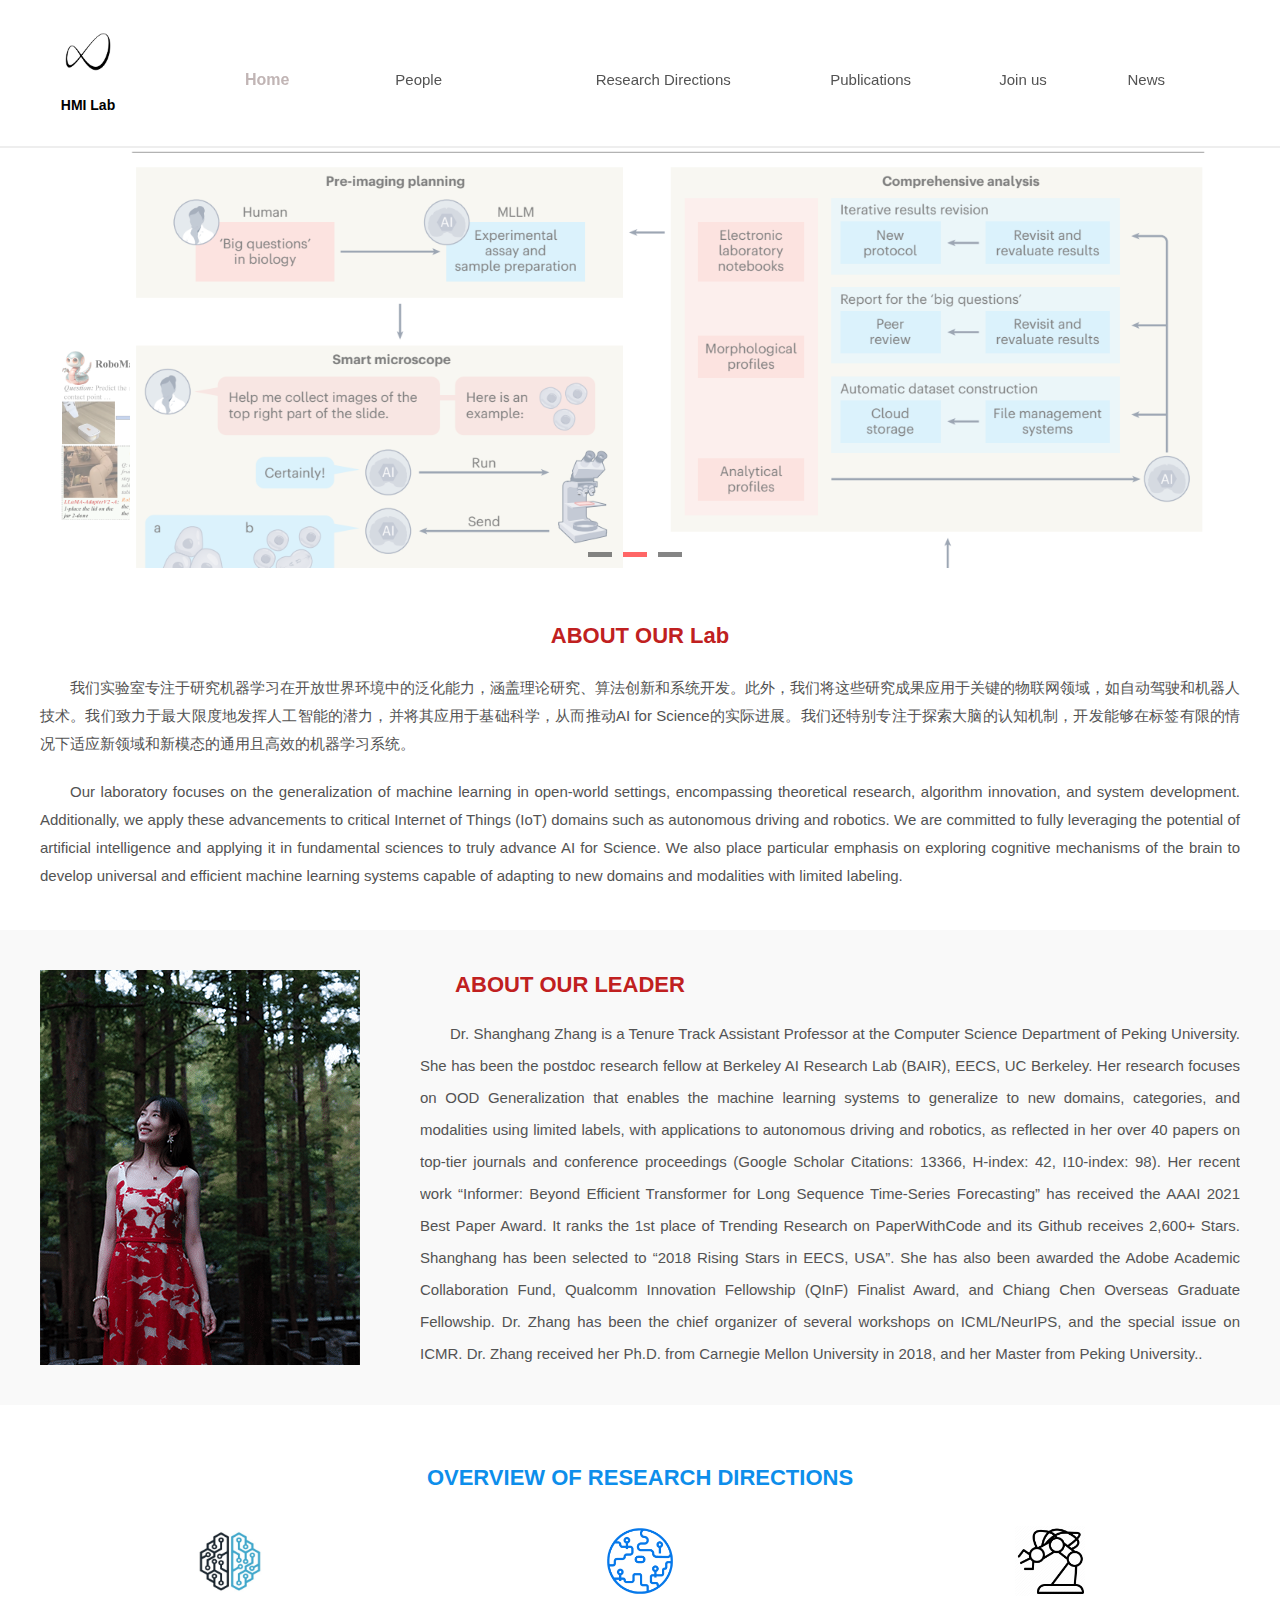
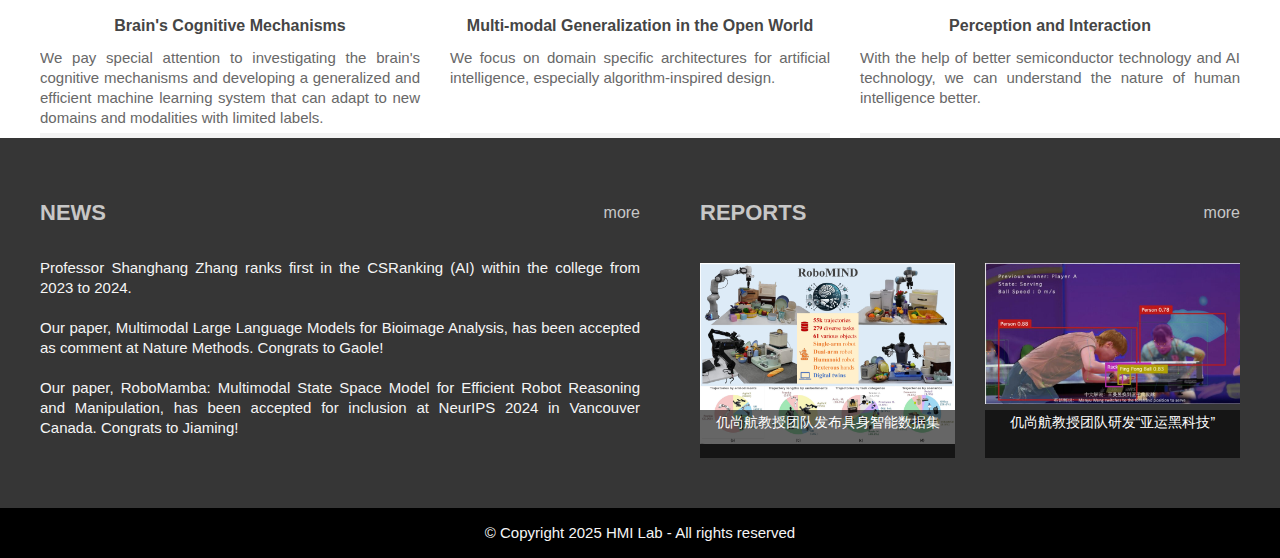
==== commit c4f63cdd: "🐞 fix: layout issues" ====
--- a/index.html
+++ b/index.html
@@ -25,8 +25,8 @@
       }
     }
   </script>
-  <link rel="icon" href="https://group.iiis.tsinghua.edu.cn/~maks/images/favicon.ico" type="image/x-icon">
-  <link rel="shortcut icon" href="https://group.iiis.tsinghua.edu.cn/~maks/images/favicon.ico" type="image/x-icon">
+  <link rel="icon" href="./index_files/logo_1.jpeg" type="image/png">
+  <link rel="shortcut icon" href="./index_files/logo_1.jpeg" type="image/png">
   <link rel="stylesheet" href="./index_files/style.css">
   <link rel="stylesheet" href="./index_files/lrtk.css">
   <script type="text/javascript" src="./index_files/jquery.js"></script>
@@ -121,7 +121,7 @@
   <div class="ban"></div>
   <!-- menuover -->
   <!-- banner -->
-  <table width="100%" border="0" cellspacing="0" cellpadding="0">
+  <table width="100%" border="5" cellspacing="0" cellpadding="0">
     <tbody>
       <tr>
         <td align="center">
@@ -131,20 +131,20 @@
 
               <div class="slide" id="bgstylea" style="display: none; opacity: 0.5; z-index: 0;">
                 <a stat="sslink-1" href="https://www.nature.com/articles/s41592-024-02334-2" target="_blank">
-                  <div class="obj-a"><img src="./index_files/nm.png"></div>
-                  <div class="obj-b"><img src="./index_files/nm.png"></div>
+                  <div class="obj-a"><img style="width: 90%; height: auto;" src="./index_files/robomamba.png"></div>
+                  <div class="obj-b"><img style="width: 90%; height: auto;" src="./index_files/nm.png"></div>
                 </a>
               </div>
               <div class="slide" id="bgstyleb" style="display: none; opacity: 0.5; z-index: 0;">
                 <a stat="sslink-2" href="https://arxiv.org/pdf/2412.13877" target="_blank">
-                  <div class="obj-a"><img src="./index_files/robomind.png"></div>
-                  <div class="obj-b"><img src="./index_files/robomind.png"></div>
+                  <div class="obj-a"><img style="width: 90%; height: auto;" src="./index_files/nm.png"></div>
+                  <div class="obj-b"><img style="width: 90%; height: auto;" src="./index_files/robomind.png"></div>
                 </a>
               </div>
-              <div class="slide" id="bgstylec" style="display: none; opacity: 0.5; z-index: 0;">
+              <div class="slide" id="bgstyleb" style="display: none; opacity: 0.5; z-index: 0;">
                 <a stat="sslink-3" href="https://sites.google.com/view/robomamba-web" target="_blank">
-                  <div class="obj-a"><img src="./index_files/robomamba.png"></div>
-                  <div class="obj-b"><img src="./index_files/robomamba.png"></div>
+                  <div class="obj-a"><img style="width: 90%; height: auto;" src="./index_files/robomind.png"></div>
+                  <div class="obj-b"><img style="width: 90%; height: auto;" src="./index_files/robomamba.png"></div>
                 </a>
               </div>
             </div>
@@ -393,7 +393,7 @@
                     <td width="255px">
                       <div class="ns">
                         <ul>
-                          <li><a href="https://m.sohu.com/a/843228864_121798711" target="_blank"><img
+                          <li><a href="https://m.sohu.com/a/843228864_121798711" target="_blank"><img style="width: 100%; height: auto;"
                                 src="./index_files/robomind.png"></a>
                             <div class="nstxt">
                               <h3><a href="https://m.sohu.com/a/843228864_121798711" target="_blank"><span
@@ -410,7 +410,7 @@
                         <ul>
                           <li><a
                               href="http://www.bj.xinhuanet.com/20231008/28978e99772e4ae2b93ab69546fdc090/c.html"
-                              target="_blank"><img src="./news/news1.png"></a>
+                              target="_blank"><img style="width: 100%; height: auto;" src="./news/news1.png"></a>
                             <div class="nstxt">
                               <h3><a
                                   href="http://www.bj.xinhuanet.com/20231008/28978e99772e4ae2b93ab69546fdc090/c.html"
@@ -437,7 +437,7 @@
             <tbody>
               <tr>
                 <td align="center">
-                  <div class="bottom">© Copyright 2023 HMI Lab - All rights reserved</div>
+                  <div class="bottom">© Copyright 2025 HMI Lab - All rights reserved</div>
                 </td>
               </tr>
             </tbody>
--- a/index_files/style.css
+++ b/index_files/style.css
@@ -80,7 +80,7 @@
 	width: 930px;
 	height:auto;
 	float:right;
-	color: #C1BFB5;
+	color: #c1b5b5;
 	font-size:16px;
     font-weight: 600;
 	line-height:150px;
--- a/index_files/lrtk.css
+++ b/index_files/lrtk.css
@@ -13,7 +13,7 @@
 .prev:hover,.next:hover,.nav-main a:hover,.nav-main a.cur{opacity:1;-moz-opacity:1;filter:alpha(opacity=100);}
 .item{display:block;width:100%;height:5px;position:absolute;z-index:98;top:404px;left:0;text-align:center;}
 .item a{display:inline-block;width:24px;height:5px;margin-right:11px;background:#333;opacity:0.6;-moz-opacity:0.6;filter:alpha(opacity=60);overflow:hidden;}
-.item a.cur{background:#fff;}
+.item a.cur{background:#ff0000;}
 .slide-box,.slide{display:block;width:100%;height:420px;overflow:hidden;}
 .slide-box{position:relative;}
 .slide{display:none;height:420px;padding-top:30px;background:#fff;position:relative;position:absolute;z-index:8;}
